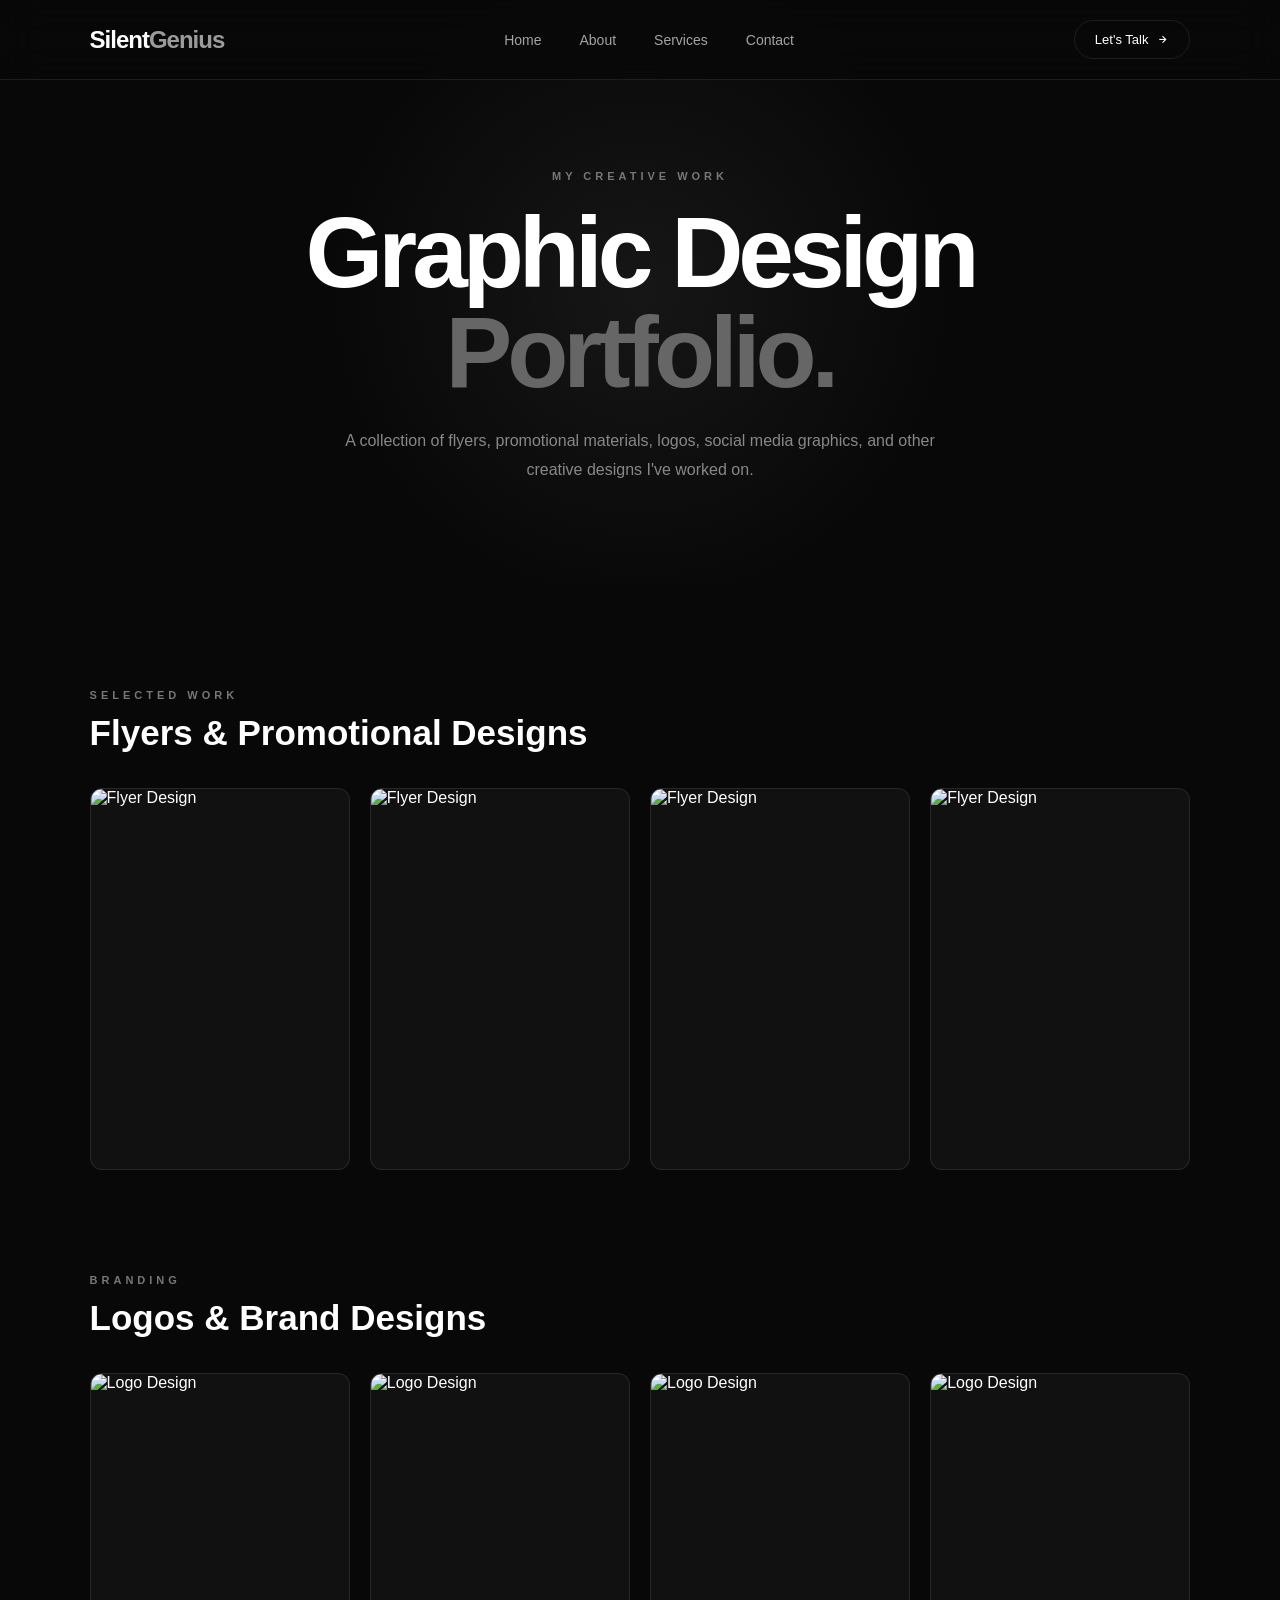
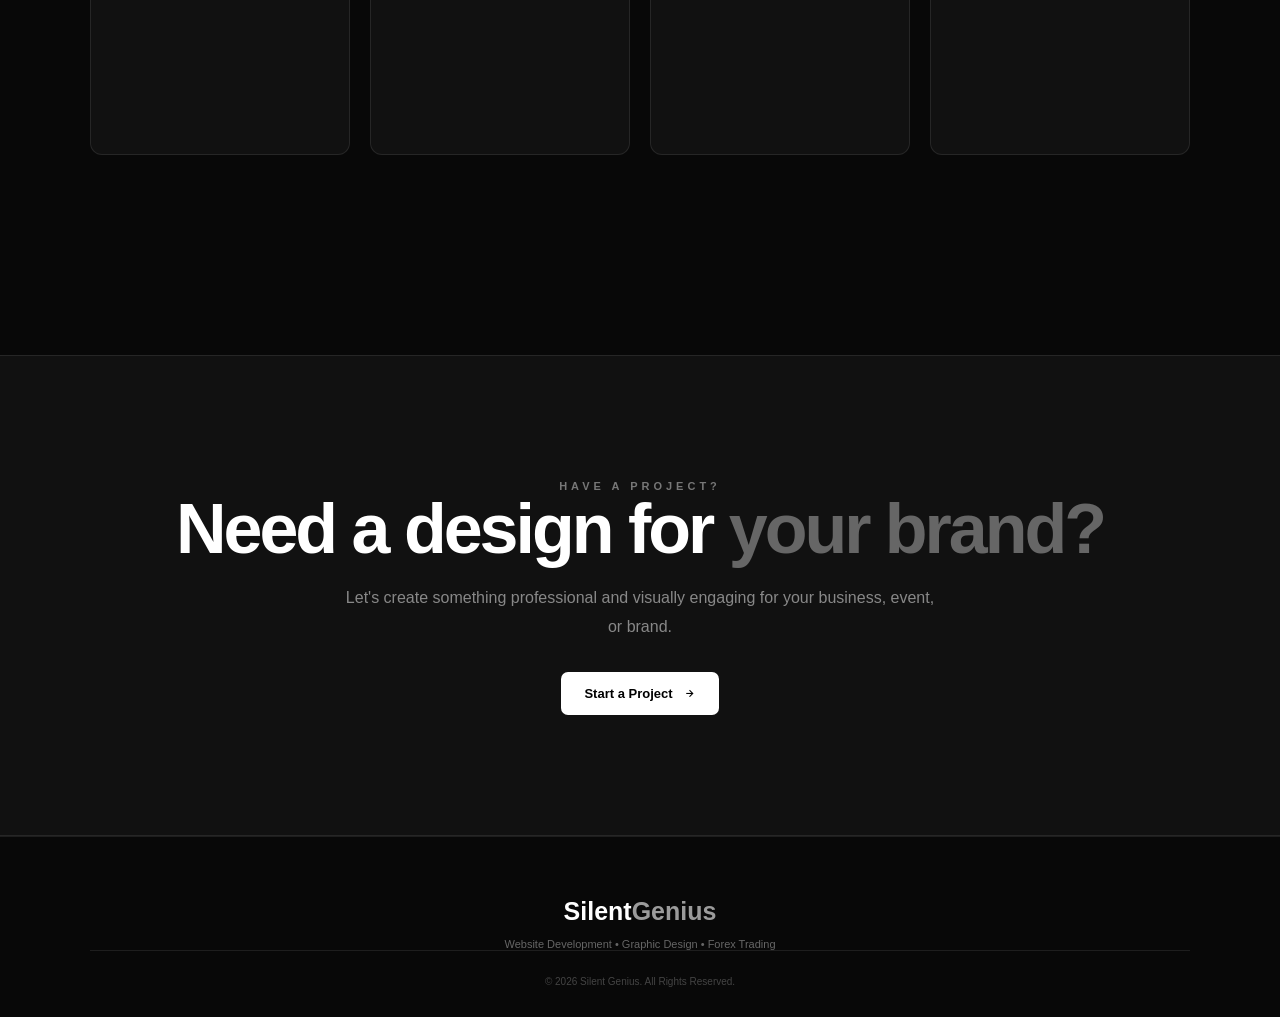
==== graphic-design.html @ 7f9b0954 "Add files via upload" ====
<!DOCTYPE html>
<html lang="en">

<head>

    <meta charset="UTF-8">
    <meta name="viewport" content="width=device-width, initial-scale=1.0">

    <title>Graphic Design | Silent Genius</title>

    <link href="https://unpkg.com/boxicons@2.1.4/css/boxicons.min.css" rel="stylesheet">

    <link rel="stylesheet" href="style.css">

</head>

<body>

    <!-- NAVIGATION -->

    <header class="navbar">

        <a href="index.html" class="logo">
            Silent<span>Genius</span>
        </a>

        <nav class="nav-links">

            <a href="index.html">Home</a>
            <a href="index.html#about">About</a>
            <a href="index.html#services">Services</a>
            <a href="index.html#contact">Contact</a>

        </nav>

        <a href="index.html#contact" class="nav-btn">
            Let's Talk
            <i class='bx bx-right-arrow-alt'></i>
        </a>

    </header>


    <!-- PAGE HERO -->

    <section class="portfolio-hero">

        <span>MY CREATIVE WORK</span>

        <h1>
            Graphic Design
            <strong>Portfolio.</strong>
        </h1>

        <p>
            A collection of flyers, promotional materials, logos,
            social media graphics, and other creative designs I've
            worked on.
        </p>

    </section>


    <!-- DESIGN PORTFOLIO -->

    <section class="design-portfolio">

        <div class="portfolio-heading">

            <span>SELECTED WORK</span>

            <h2>Flyers & Promotional Designs</h2>

        </div>


        <div class="design-grid">

            <div class="design-item">
                <img src="images/graphic-design/flyer8.jpg" alt="Flyer Design">
            </div>

            <div class="design-item">
                <img src="images/graphic-design/flyer2.jpg" alt="Flyer Design">
            </div>

            <div class="design-item">
                <img src="images/graphic-design/flyer7.jpg" alt="Flyer Design">
            </div>

            <div class="design-item">
                <img src="images/graphic-design/flyer9.jpg" alt="Flyer Design">
            </div>

        </div>


        <div class="portfolio-heading">

            <span>BRANDING</span>

            <h2>Logos & Brand Designs</h2>

        </div>


        <div class="design-grid">

            <div class="design-item">
                <img src="images/graphic-design/logo1.jpg" alt="Logo Design">
            </div>

            <div class="design-item">
                <img src="images/graphic-design/logo2.jpg" alt="Logo Design">
            </div>

            <div class="design-item">
                <img src="images/graphic-design/logo3.jpg" alt="Logo Design">
            </div>

            <div class="design-item">
                <img src="images/graphic-design/logo4.jpg" alt="Logo Design">
            </div>

        </div>

    </section>


    <!-- CALL TO ACTION -->

    <section class="portfolio-cta">

        <span>HAVE A PROJECT?</span>

        <h2>
            Need a design for
            <strong>your brand?</strong>
        </h2>

        <p>
            Let's create something professional and visually
            engaging for your business, event, or brand.
        </p>

        <a href="index.html#contact" class="primary-btn">
            Start a Project
            <i class='bx bx-right-arrow-alt'></i>
        </a>

    </section>


    <!-- FOOTER -->

    <footer>

        <div class="footer-logo">
            Silent<span>Genius</span>
        </div>

        <p>
            Website Development • Graphic Design • Forex Trading
        </p>

        <div class="copyright">
            © 2026 Silent Genius. All Rights Reserved.
        </div>

    </footer>

</body>

</html>
---- style.css ----
/* =========================================
   SILENT GENIUS PORTFOLIO
   ========================================= */

* {
    margin: 0;
    padding: 0;
    box-sizing: border-box;
    scroll-behavior: smooth;
}

:root {
    --bg: #080808;
    --bg-secondary: #0e0e0e;
    --card: #111111;
    --card-light: #171717;
    --text: #ffffff;
    --text-muted: #a4a4a4;
    --border: rgba(255, 255, 255, 0.09);
    --accent: #ffffff;
    --accent-dark: #bdbdbd;
}

html {
    scroll-behavior: smooth;
}

body {
    font-family: "Inter", sans-serif;
    background: var(--bg);
    color: var(--text);
    overflow-x: hidden;
}

a {
    color: inherit;
    text-decoration: none;
}

img {
    width: 100%;
    display: block;
}

button,
input,
textarea {
    font-family: inherit;
}


/* =========================================
   NAVBAR
   ========================================= */

.navbar {
    position: fixed;
    top: 0;
    left: 0;
    width: 100%;
    height: 80px;

    display: flex;
    align-items: center;
    justify-content: space-between;

    padding: 0 7%;

    background: rgba(8, 8, 8, 0.75);
    backdrop-filter: blur(20px);

    border-bottom: 1px solid var(--border);

    z-index: 1000;
}

.logo {
    font-size: 24px;
    font-weight: 800;
    letter-spacing: -1px;
}

.logo span,
.footer-logo span {
    color: #9b9b9b;
}

.nav-links {
    display: flex;
    gap: 38px;
}

.nav-links a {
    position: relative;

    color: var(--text-muted);

    font-size: 14px;
    font-weight: 500;

    transition: 0.3s;
}

.nav-links a:hover,
.nav-links a.active {
    color: white;
}

.nav-links a::after {
    content: "";

    position: absolute;

    left: 0;
    bottom: -8px;

    width: 0;
    height: 2px;

    background: white;

    transition: 0.3s;
}

.nav-links a:hover::after,
.nav-links a.active::after {
    width: 100%;
}

.nav-btn {
    display: flex;
    align-items: center;
    gap: 8px;

    padding: 11px 20px;

    border: 1px solid var(--border);
    border-radius: 30px;

    font-size: 13px;

    transition: 0.3s;
}

.nav-btn:hover {
    background: white;
    color: black;
}

#menu {
    display: none;
    font-size: 30px;
    cursor: pointer;
}


/* =========================================
   GENERAL
   ========================================= */

section {
    width: 100%;
}

.section {
    padding: 120px 7%;
}

.section-heading {
    max-width: 700px;
    margin-bottom: 70px;
}

.section-heading.center {
    margin-left: auto;
    margin-right: auto;
    text-align: center;
}

.section-heading > span,
.small-heading {
    display: inline-block;

    font-size: 12px;
    font-weight: 700;
    letter-spacing: 3px;

    color: #aaa;

    margin-bottom: 18px;
}

.section-heading h2 {
    font-size: clamp(35px, 5vw, 58px);
    line-height: 1.1;
    letter-spacing: -2px;
}

.section-heading h2 strong {
    color: #777;
}

.section-heading p {
    color: var(--text-muted);
    line-height: 1.8;
    margin-top: 20px;
}


/* =========================================
   HERO
   ========================================= */

.hero {
    min-height: 100vh;

    display: grid;
    grid-template-columns: 1.1fr 0.9fr;
    align-items: center;
    gap: 70px;

    padding: 140px 7% 80px;

    position: relative;
    overflow: hidden;
}

.hero::before {
    content: "";

    position: absolute;

    width: 500px;
    height: 500px;

    background: rgba(255, 255, 255, 0.035);

    border-radius: 50%;

    filter: blur(100px);

    top: 10%;
    right: -150px;
}

.hero-content {
    position: relative;
    z-index: 2;
}

.hero-tag {
    display: inline-flex;
    align-items: center;
    gap: 10px;

    padding: 8px 14px;

    border: 1px solid var(--border);
    border-radius: 30px;

    color: #aaa;

    font-size: 12px;

    margin-bottom: 25px;
}

.hero-tag span {
    width: 7px;
    height: 7px;

    background: #fff;

    border-radius: 50%;
}

.hero h1 {
    font-size: clamp(55px, 8vw, 100px);
    line-height: 0.95;

    letter-spacing: -6px;

    margin-bottom: 25px;
}

.hero h1 span {
    color: #777;
}

.hero h2 {
    font-size: clamp(24px, 3vw, 38px);
    line-height: 1.2;

    margin-bottom: 25px;
}

.hero h2 span {
    color: #666;
}

.hero p {
    max-width: 650px;

    color: var(--text-muted);

    line-height: 1.8;

    font-size: 16px;

    margin-bottom: 35px;
}

.hero-buttons {
    display: flex;
    gap: 15px;
    flex-wrap: wrap;
}

.primary-btn,
.secondary-btn {
    display: inline-flex;
    align-items: center;
    justify-content: center;
    gap: 10px;

    padding: 14px 23px;

    border-radius: 7px;

    font-size: 13px;
    font-weight: 600;

    transition: 0.3s;

    cursor: pointer;
}

.primary-btn {
    background: white;
    color: black;
}

.primary-btn:hover {
    transform: translateY(-3px);
    box-shadow: 0 10px 30px rgba(255,255,255,0.1);
}

.secondary-btn {
    border: 1px solid var(--border);
}

.secondary-btn:hover {
    background: #161616;
}

.hero-socials {
    display: flex;
    gap: 12px;
    margin-top: 40px;
}

.hero-socials a,
.contact-socials a {
    width: 42px;
    height: 42px;

    display: flex;
    align-items: center;
    justify-content: center;

    border: 1px solid var(--border);
    border-radius: 50%;

    color: #aaa;

    transition: 0.3s;
}

.hero-socials a:hover,
.contact-socials a:hover {
    color: black;
    background: white;
    transform: translateY(-4px);
}


/* =========================================
   HERO IMAGE
   ========================================= */

.hero-image {
    position: relative;

    display: flex;
    justify-content: center;
    align-items: center;

    min-height: 500px;
}

.image-glow {
    position: absolute;

    width: 380px;
    height: 380px;

    border-radius: 50%;

    background: rgba(255,255,255,0.05);

    filter: blur(70px);
}

.image-frame {
    position: relative;

    width: min(430px, 100%);

    border-radius: 20px;

    overflow: hidden;

    border: 1px solid var(--border);

    transform: rotate(2deg);

    box-shadow: 0 30px 80px rgba(0,0,0,0.5);
}

.image-frame img {
    aspect-ratio: 4 / 5;
    object-fit: cover;
}

.floating-card {
    position: absolute;

    display: flex;
    align-items: center;
    gap: 12px;

    padding: 13px 17px;

    background: rgba(18,18,18,0.9);

    border: 1px solid var(--border);

    border-radius: 10px;

    backdrop-filter: blur(15px);

    box-shadow: 0 15px 40px rgba(0,0,0,0.4);
}

.floating-card i {
    font-size: 23px;
}

.floating-card strong,
.floating-card small {
    display: block;
}

.floating-card strong {
    font-size: 13px;
}

.floating-card small {
    color: #888;
    font-size: 10px;
    margin-top: 3px;
}

.card-one {
    top: 15%;
    left: -5%;
}

.card-two {
    bottom: 12%;
    right: -5%;
}


/* =========================================
   STATS
   ========================================= */

.stats {
    margin: 0 7%;

    display: grid;
    grid-template-columns: repeat(4, 1fr);

    border-top: 1px solid var(--border);
    border-bottom: 1px solid var(--border);
}

.stat {
    display: flex;
    align-items: center;
    gap: 15px;

    padding: 28px 25px;

    border-right: 1px solid var(--border);
}

.stat:last-child {
    border-right: none;
}

.stat i {
    font-size: 27px;
    color: #aaa;
}

.stat h3 {
    font-size: 14px;
}

.stat p {
    font-size: 11px;
    color: #777;
    margin-top: 4px;
}


/* =========================================
   ABOUT
   ========================================= */

.about-grid {
    display: grid;
    grid-template-columns: 0.85fr 1.15fr;
    gap: 80px;
    align-items: center;
}

.about-image {
    position: relative;
}

.about-image img {
    aspect-ratio: 4 / 5;
    object-fit: cover;

    border-radius: 15px;

    filter: grayscale(100%);
}

.experience-card {
    position: absolute;

    bottom: 25px;
    right: -30px;

    display: flex;
    align-items: center;
    gap: 12px;

    padding: 17px 20px;

    background: #151515;

    border: 1px solid var(--border);

    border-radius: 10px;
}

.experience-card i {
    font-size: 25px;
}

.experience-card strong,
.experience-card span {
    display: block;
}

.experience-card strong {
    font-size: 13px;
}

.experience-card span {
    color: #777;
    font-size: 11px;
    margin-top: 4px;
}

.about-content h3 {
    font-size: 32px;
    margin-bottom: 25px;
}

.about-content p {
    color: var(--text-muted);
    line-height: 1.8;
    margin-bottom: 20px;
}

.about-content h4 {
    font-size: 18px;
    margin: 35px 0 25px;
}

.skills-grid {
    display: grid;
    grid-template-columns: 1fr 1fr;
    gap: 20px 30px;
}

.skill > div:first-child {
    display: flex;
    justify-content: space-between;

    font-size: 12px;

    margin-bottom: 8px;
}

.skill b {
    color: #777;
}

.progress {
    width: 100%;
    height: 5px;

    background: #202020;

    border-radius: 10px;

    overflow: hidden;
}

.progress span {
    display: block;
    height: 100%;

    background: white;

    border-radius: 10px;
}


/* =========================================
   SERVICES
   ========================================= */

.services {
    background: var(--bg-secondary);
}

.services-grid {
    display: grid;
    grid-template-columns: repeat(3, 1fr);
    gap: 22px;
}

.service-card {
    background: var(--card);

    border: 1px solid var(--border);

    border-radius: 14px;

    overflow: hidden;

    transition: 0.4s;
}

.service-card:hover {
    transform: translateY(-10px);
    border-color: rgba(255,255,255,0.2);
}

.service-image {
    height: 230px;
    position: relative;
    overflow: hidden;
}

.service-image img {
    width: 100%;
    height: 100%;

    object-fit: cover;

    transition: 0.5s;
}

.service-card:hover .service-image img {
    transform: scale(1.07);
}

.service-icon {
    position: absolute;

    bottom: 18px;
    left: 18px;

    width: 48px;
    height: 48px;

    display: flex;
    align-items: center;
    justify-content: center;

    background: white;
    color: black;

    border-radius: 10px;

    font-size: 24px;
}

.service-content {
    padding: 28px;
}

.service-number {
    color: #555;
    font-size: 11px;
    font-weight: 700;
}

.service-content h3 {
    font-size: 22px;
    margin: 10px 0 15px;
}

.service-content p {
    color: #888;

    font-size: 13px;
    line-height: 1.8;

    margin-bottom: 25px;
}

.service-content a {
    display: inline-flex;
    align-items: center;
    gap: 7px;

    font-size: 12px;
    font-weight: 600;

    transition: 0.3s;
}

.service-content a:hover {
    gap: 12px;
}


/* =========================================
   TRADING SECTION
   ========================================= */

.trading-section {
    margin: 120px 7%;

    display: grid;
    grid-template-columns: 1fr 1fr;

    background: #111;

    border: 1px solid var(--border);
    border-radius: 20px;

    overflow: hidden;
}

.trading-content {
    padding: 70px;
}

.trading-content h2 {
    font-size: clamp(38px, 5vw, 60px);
    line-height: 1;

    letter-spacing: -3px;

    margin-bottom: 25px;
}

.trading-content h2 strong {
    color: #777;
}

.trading-content p {
    color: #888;
    line-height: 1.8;
    max-width: 500px;
    margin-bottom: 30px;
}

.trading-points {
    display: grid;
    grid-template-columns: 1fr 1fr;

    gap: 15px;

    margin-bottom: 35px;
}

.trading-points div {
    display: flex;
    align-items: center;
    gap: 8px;

    color: #bbb;

    font-size: 12px;
}

.trading-points i {
    display: flex;
    align-items: center;
    justify-content: center;

    width: 20px;
    height: 20px;

    background: white;
    color: black;

    border-radius: 50%;

    font-size: 13px;
}

.trading-chart {
    position: relative;
    min-height: 500px;
}

.trading-chart img {
    width: 100%;
    height: 100%;

    object-fit: cover;

    filter: grayscale(80%);
}

.chart-overlay {
    position: absolute;

    left: 25px;
    right: 25px;
    bottom: 25px;

    display: flex;
    justify-content: space-between;
    align-items: center;

    padding: 18px;

    background: rgba(0,0,0,0.75);

    backdrop-filter: blur(10px);

    border: 1px solid var(--border);

    border-radius: 10px;
}

.chart-overlay small,
.chart-overlay strong {
    display: block;
}

.chart-overlay small {
    font-size: 9px;
    color: #777;
}

.chart-overlay strong {
    font-size: 18px;
    margin-top: 3px;
}

.trend {
    display: flex;
    align-items: center;
    gap: 5px;

    font-size: 11px;

    color: #aaa;
}

.trend i {
    font-size: 20px;
}


/* =========================================
   CONTACT
   ========================================= */

.contact {
    background: var(--bg-secondary);
}

.contact-grid {
    display: grid;
    grid-template-columns: 0.8fr 1.2fr;

    gap: 80px;

    max-width: 1100px;
    margin: auto;
}

.contact-info h3 {
    font-size: 32px;
    margin-bottom: 15px;
}

.contact-info > p {
    color: #888;
    line-height: 1.8;
    margin-bottom: 35px;
}

.contact-item {
    display: flex;
    align-items: center;
    gap: 15px;

    margin-bottom: 25px;
}

.contact-icon {
    width: 45px;
    height: 45px;

    display: flex;
    align-items: center;
    justify-content: center;

    border: 1px solid var(--border);

    border-radius: 8px;

    font-size: 19px;
}

.contact-item span,
.contact-item strong {
    display: block;
}

.contact-item span {
    color: #666;
    font-size: 10px;

    margin-bottom: 5px;
}

.contact-item strong {
    font-size: 12px;
    font-weight: 500;
}

.contact-socials {
    display: flex;
    gap: 10px;
    margin-top: 35px;
}

.contact-form {
    padding: 35px;

    background: var(--card);

    border: 1px solid var(--border);

    border-radius: 15px;
}

.input-group {
    margin-bottom: 22px;
}

.input-group label {
    display: block;

    font-size: 11px;
    color: #aaa;

    margin-bottom: 8px;
}

.input-group input,
.input-group textarea {
    width: 100%;

    padding: 14px 15px;

    background: #0a0a0a;

    color: white;

    border: 1px solid var(--border);

    border-radius: 7px;

    outline: none;

    transition: 0.3s;
}

.input-group input:focus,
.input-group textarea:focus {
    border-color: #777;
}

.input-group textarea {
    height: 140px;
    resize: vertical;
}

.contact-form button {
    border: none;
}


/* =========================================
   FOOTER
   ========================================= */

footer {
    padding: 60px 7% 30px;

    text-align: center;

    border-top: 1px solid var(--border);
}

.footer-logo {
    font-size: 25px;
    font-weight: 800;
    margin-bottom: 12px;
}

footer > p {
    color: #666;
    font-size: 11px;
}

.footer-links {
    display: flex;
    justify-content: center;
    gap: 25px;

    margin: 25px 0;
}

.footer-links a {
    color: #777;
    font-size: 11px;

    transition: 0.3s;
}

.footer-links a:hover {
    color: white;
}

.copyright {
    padding-top: 25px;

    border-top: 1px solid var(--border);

    color: #444;

    font-size: 10px;
}


/* =========================================
   ANIMATIONS
   ========================================= */

.service-card,
.about-grid,
.trading-section,
.contact-grid {
    opacity: 0;
    transform: translateY(30px);
    transition: 0.8s ease;
}

.show {
    opacity: 1;
    transform: translateY(0);
}


/* =========================================
   TABLET
   ========================================= */

@media (max-width: 1000px) {

    .hero {
        grid-template-columns: 1fr;
        text-align: center;
    }

    .hero-content {
        display: flex;
        flex-direction: column;
        align-items: center;
    }

    .hero p {
        max-width: 700px;
    }

    .hero-image {
        max-width: 500px;
        width: 100%;
        margin: auto;
    }

    .stats {
        grid-template-columns: 1fr 1fr;
    }

    .stat:nth-child(2) {
        border-right: none;
    }

    .about-grid {
        grid-template-columns: 1fr;
    }

    .about-image {
        max-width: 500px;
        margin: auto;
    }

    .services-grid {
        grid-template-columns: 1fr 1fr;
    }

    .trading-section {
        grid-template-columns: 1fr;
    }

    .trading-chart {
        min-height: 400px;
    }

    .contact-grid {
        grid-template-columns: 1fr;
    }

}


/* =========================================
   MOBILE
   ========================================= */

@media (max-width: 700px) {

    .navbar {
        padding: 0 5%;
    }

    .nav-links {
        position: fixed;

        top: 80px;
        left: -100%;

        width: 100%;

        flex-direction: column;

        align-items: center;

        gap: 0;

        padding: 30px 0;

        background: rgba(8,8,8,0.98);

        border-bottom: 1px solid var(--border);

        transition: 0.4s;
    }

    .nav-links.active {
        left: 0;
    }

    .nav-links a {
        width: 100%;
        text-align: center;
        padding: 15px;
    }

    .nav-btn {
        display: none;
    }

    #menu {
        display: block;
    }

    .hero {
        padding: 130px 5% 70px;
    }

    .hero h1 {
        letter-spacing: -4px;
    }

    .hero-buttons {
        flex-direction: column;
        width: 100%;
    }

    .primary-btn,
    .secondary-btn {
        width: 100%;
    }

    .hero-socials {
        justify-content: center;
    }

    .hero-image {
        min-height: 400px;
    }

    .image-frame {
        width: 85%;
    }

    .card-one {
        left: 0;
    }

    .card-two {
        right: 0;
    }

    .stats {
        margin: 0 5%;
        grid-template-columns: 1fr 1fr;
    }

    .stat {
        padding: 20px 12px;
    }

    .section {
        padding: 90px 5%;
    }

    .section-heading {
        margin-bottom: 45px;
    }

    .skills-grid {
        grid-template-columns: 1fr;
    }

    .services-grid {
        grid-template-columns: 1fr;
    }

    .trading-section {
        margin: 80px 5%;
    }

    .trading-content {
        padding: 40px 25px;
    }

    .trading-points {
        grid-template-columns: 1fr;
    }

    .trading-chart {
        min-height: 300px;
    }

    .contact-grid {
        gap: 45px;
    }

    .contact-form {
        padding: 25px 20px;
    }

    .footer-links {
        gap: 15px;
    }

}


/* =========================================
   SMALL MOBILE
   ========================================= */

@media (max-width: 420px) {

    .hero h1 {
        font-size: 53px;
    }

    .hero h2 {
        font-size: 22px;
    }

    .stats {
        grid-template-columns: 1fr;
    }

    .stat {
        border-right: none;
        border-bottom: 1px solid var(--border);
    }

    .stat:last-child {
        border-bottom: none;
    }

    .floating-card {
        padding: 10px 12px;
    }
}/* =========================================
   SERVICE PORTFOLIO PAGE
   ========================================= */

.portfolio-hero {
    min-height: 65vh;

    display: flex;
    flex-direction: column;
    justify-content: center;
    align-items: center;

    text-align: center;

    padding: 150px 7% 80px;

    background:
        radial-gradient(
            circle at center,
            rgba(255,255,255,0.06),
            transparent 45%
        );
}

.portfolio-hero > span,
.portfolio-heading > span,
.portfolio-cta > span {
    font-size: 11px;
    font-weight: 700;
    letter-spacing: 4px;

    color: #777;

    margin-bottom: 20px;
}

.portfolio-hero h1 {
    font-size: clamp(50px, 8vw, 100px);

    line-height: 1;

    letter-spacing: -5px;

    max-width: 1000px;
}

.portfolio-hero h1 strong {
    color: #666;
}

.portfolio-hero p {
    max-width: 650px;

    color: #888;

    line-height: 1.8;

    margin-top: 25px;
}


/* =========================================
   DESIGN PORTFOLIO
   ========================================= */

.design-portfolio {
    padding: 100px 7%;
}

.portfolio-heading {
    margin-bottom: 35px;
}

.portfolio-heading h2 {
    font-size: 35px;
    margin-top: 10px;
}

.design-grid {
    display: grid;

    grid-template-columns:
        repeat(4, 1fr);

    gap: 20px;

    margin-bottom: 100px;
}

.design-item {
    position: relative;

    overflow: hidden;

    border-radius: 12px;

    border: 1px solid var(--border);

    background: #111;

    cursor: pointer;
}

.design-item img {
    width: 100%;

    height: 380px;

    object-fit: cover;

    transition: 0.5s;
}

.design-item:hover img {
    transform: scale(1.05);
}


/* =========================================
   CALL TO ACTION
   ========================================= */

.portfolio-cta {
    padding: 120px 7%;

    text-align: center;

    background: #111;

    border-top: 1px solid var(--border);
    border-bottom: 1px solid var(--border);
}

.portfolio-cta h2 {
    font-size: clamp(40px, 6vw, 70px);

    line-height: 1;

    letter-spacing: -3px;

    margin-bottom: 20px;
}

.portfolio-cta h2 strong {
    color: #666;
}

.portfolio-cta p {
    max-width: 600px;

    margin: 0 auto 30px;

    color: #888;

    line-height: 1.8;
}


/* =========================================
   PORTFOLIO MOBILE
   ========================================= */

@media (max-width: 1000px) {

    .design-grid {
        grid-template-columns: repeat(2, 1fr);
    }

}


@media (max-width: 600px) {

    .portfolio-hero {
        padding: 130px 5% 70px;
    }

    .portfolio-hero h1 {
        font-size: 55px;
        letter-spacing: -3px;
    }

    .design-portfolio {
        padding: 80px 5%;
    }

    .design-grid {
        grid-template-columns: 1fr;
    }

    .design-item img {
        height: auto;
        max-height: 600px;
    }

    .portfolio-cta {
        padding: 90px 5%;
    }

}
/* =========================================
   SILENT GENIUS FX
========================================= */

.forex-hero {
    min-height: 100vh;

    display: grid;
    grid-template-columns: 1fr 1fr;

    align-items: center;

    gap: 70px;

    padding: 150px 7% 100px;

    position: relative;

    overflow: hidden;
}

.forex-hero::before {
    content: "";

    position: absolute;

    width: 600px;
    height: 600px;

    right: -200px;
    top: 10%;

    background: rgba(255,255,255,0.035);

    border-radius: 50%;

    filter: blur(100px);
}

.forex-hero-content {
    position: relative;
    z-index: 2;
}

.forex-label {
    display: inline-block;

    font-size: 12px;
    font-weight: 700;

    letter-spacing: 4px;

    color: #777;

    margin-bottom: 25px;
}

.forex-hero h1 {
    font-size: clamp(55px, 8vw, 100px);

    line-height: .95;

    letter-spacing: -6px;

    margin-bottom: 30px;
}

.forex-hero h1 strong {
    display: block;
    color: #666;
}

.forex-hero p {
    max-width: 600px;

    color: #888;

    line-height: 1.9;

    margin-bottom: 35px;
}

.forex-buttons {
    display: flex;
    gap: 15px;
    flex-wrap: wrap;
}


/* HERO VISUAL */

.forex-hero-visual {
    min-height: 550px;

    display: flex;
    justify-content: center;
    align-items: center;

    position: relative;
}

.forex-circle {
    position: absolute;

    width: 450px;
    height: 450px;

    border: 1px solid rgba(255,255,255,.08);

    border-radius: 50%;
}

.forex-image {
    width: 430px;

    border-radius: 20px;

    overflow: hidden;

    border: 1px solid var(--border);

    transform: rotate(2deg);

    position: relative;
    z-index: 2;
}

.forex-image img {
    height: 520px;

    object-fit: cover;

    filter: grayscale(90%);
}

.market-card {
    position: absolute;

    right: 0;
    bottom: 70px;

    padding: 20px 25px;

    background: rgba(15,15,15,.92);

    border: 1px solid var(--border);

    border-radius: 10px;

    z-index: 3;
}

.market-card span,
.market-card strong,
.market-card small {
    display: block;
}

.market-card span {
    font-size: 9px;
    color: #666;
    letter-spacing: 2px;
}

.market-card strong {
    font-size: 25px;
    margin: 5px 0;
}

.market-card small {
    color: #777;
    font-size: 10px;
}


/* APPROACH */

.forex-approach,
.forex-analysis {
    padding: 120px 7%;
}

.forex-approach {
    background: #0d0d0d;
}

.forex-section-heading {
    max-width: 700px;

    margin-bottom: 60px;
}

.forex-section-heading > span {
    font-size: 11px;

    color: #666;

    letter-spacing: 4px;
}

.forex-section-heading h2 {
    font-size: clamp(40px, 6vw, 65px);

    letter-spacing: -3px;

    margin: 15px 0;
}

.forex-section-heading h2 strong {
    color: #666;
}

.forex-section-heading p {
    color: #777;

    line-height: 1.8;
}

.approach-grid {
    display: grid;

    grid-template-columns: repeat(4,1fr);

    gap: 18px;
}

.approach-card {
    padding: 35px 25px;

    background: #111;

    border: 1px solid var(--border);

    border-radius: 12px;

    transition: .4s;
}

.approach-card:hover {
    transform: translateY(-8px);

    border-color: rgba(255,255,255,.2);
}

.approach-icon {
    width: 50px;
    height: 50px;

    display: flex;

    align-items: center;
    justify-content: center;

    background: white;

    color: black;

    border-radius: 9px;

    font-size: 23px;

    margin-bottom: 30px;
}

.approach-card > span {
    font-size: 10px;

    color: #555;
}

.approach-card h3 {
    font-size: 20px;

    margin: 8px 0 15px;
}

.approach-card p {
    color: #777;

    font-size: 12px;

    line-height: 1.8;
}


/* ANALYSIS */

.analysis-grid {
    display: grid;

    grid-template-columns: repeat(2,1fr);

    gap: 25px;
}

.analysis-card {
    background: #111;

    border: 1px solid var(--border);

    border-radius: 14px;

    overflow: hidden;

    transition: .4s;
}

.analysis-card:hover {
    transform: translateY(-7px);
}

.analysis-card img {
    width: 100%;

    height: auto;

    display: block;

    transition: .5s;
}

.analysis-card:hover img {
    transform: scale(1.02);
}

.analysis-info {
    padding: 25px;
}

.analysis-info > span {
    font-size: 9px;

    letter-spacing: 2px;

    color: #555;
}

.analysis-info h3 {
    font-size: 19px;

    margin: 8px 0;
}

.analysis-info p {
    color: #777;

    font-size: 12px;

    line-height: 1.7;
}


/* PHILOSOPHY */

.forex-philosophy {
    padding: 150px 7%;

    text-align: center;

    background:
        radial-gradient(
            circle at center,
            rgba(255,255,255,.06),
            transparent 50%
        );
}

.philosophy-content {
    max-width: 900px;

    margin: auto;
}

.philosophy-content > span {
    font-size: 11px;

    letter-spacing: 4px;

    color: #666;
}

.philosophy-content h2 {
    font-size: clamp(40px,7vw,80px);

    letter-spacing: -4px;

    line-height: 1;

    margin: 25px 0;
}

.philosophy-content h2 strong {
    color: #666;
}

.philosophy-content p {
    max-width: 650px;

    margin: auto;

    color: #777;

    line-height: 1.9;
}

.philosophy-line {
    width: 80px;

    height: 1px;

    background: #444;

    margin: 35px auto;
}

.philosophy-content small {
    color: #555;

    letter-spacing: 3px;

    font-size: 9px;
}


/* MENTORSHIP */

.mentorship {
    margin: 120px 7%;

    display: grid;

    grid-template-columns: 1fr 1fr;

    background: #111;

    border: 1px solid var(--border);

    border-radius: 20px;

    overflow: hidden;
}

.mentorship-content {
    padding: 70px;
}

.mentorship-content > span {
    font-size: 11px;

    color: #666;

    letter-spacing: 4px;
}

.mentorship-content h2 {
    font-size: clamp(40px,5vw,65px);

    letter-spacing: -3px;

    margin: 15px 0;
}

.mentorship-content h2 strong {
    color: #666;
}

.mentorship-content > p {
    color: #777;

    line-height: 1.8;

    max-width: 550px;

    margin-bottom: 30px;
}

.mentorship-list {
    display: grid;

    grid-template-columns: 1fr 1fr;

    gap: 15px;

    margin-bottom: 35px;
}

.mentorship-list div {
    display: flex;

    align-items: center;

    gap: 8px;

    color: #aaa;

    font-size: 11px;
}

.mentorship-list i {
    width: 20px;
    height: 20px;

    display: flex;

    justify-content: center;
    align-items: center;

    border-radius: 50%;

    background: white;

    color: black;

    font-size: 12px;
}

.mentorship-visual {
    min-height: 500px;

    display: flex;

    justify-content: center;
    align-items: center;

    padding: 50px;

    background:
        linear-gradient(
            135deg,
            #171717,
            #090909
        );
}

.quote-card {
    max-width: 400px;

    padding: 40px;

    border: 1px solid var(--border);

    border-radius: 15px;

    background: rgba(255,255,255,.02);
}

.quote-card > i {
    font-size: 35px;

    color: #555;

    margin-bottom: 20px;
}

.quote-card p {
    font-size: 22px;

    line-height: 1.5;

    color: #ddd;

    margin-bottom: 25px;
}

.quote-card span {
    color: #666;

    font-size: 10px;

    letter-spacing: 2px;
}


/* DISCLAIMER */

.forex-disclaimer {
    margin: 0 7% 100px;

    padding: 25px;

    display: flex;

    gap: 15px;

    border: 1px solid var(--border);

    border-radius: 10px;

    background: #0d0d0d;
}

.forex-disclaimer > i {
    font-size: 22px;

    color: #777;
}

.forex-disclaimer strong {
    font-size: 12px;
}

.forex-disclaimer p {
    color: #666;

    font-size: 10px;

    line-height: 1.7;

    margin-top: 5px;
}


/* CTA */

.forex-cta {
    padding: 120px 7%;

    text-align: center;

    border-top: 1px solid var(--border);

    border-bottom: 1px solid var(--border);
}

.forex-cta > span {
    font-size: 10px;

    color: #666;

    letter-spacing: 4px;
}

.forex-cta h2 {
    font-size: clamp(40px,6vw,70px);

    letter-spacing: -3px;

    margin: 20px 0;
}

.forex-cta h2 strong {
    color: #666;
}

.forex-cta p {
    color: #777;

    margin-bottom: 30px;
}


/* =========================================
   FOREX MOBILE
========================================= */

@media (max-width: 1000px) {

    .forex-hero {
        grid-template-columns: 1fr;

        text-align: center;
    }

    .forex-hero-content {
        display: flex;

        flex-direction: column;

        align-items: center;
    }

    .forex-hero-visual {
        max-width: 550px;

        width: 100%;

        margin: auto;
    }

    .approach-grid {
        grid-template-columns: 1fr 1fr;
    }

    .mentorship {
        grid-template-columns: 1fr;
    }

}


@media (max-width: 650px) {

    .forex-hero {
        padding: 130px 5% 70px;
    }

    .forex-hero h1 {
        font-size: 58px;

        letter-spacing: -4px;
    }

    .forex-buttons {
        width: 100%;

        flex-direction: column;
    }

    .forex-buttons .primary-btn,
    .forex-buttons .secondary-btn {
        width: 100%;
    }

    .forex-hero-visual {
        min-height: 400px;
    }

    .forex-image {
        width: 85%;
    }

    .forex-image img {
        height: 400px;
    }

    .forex-circle {
        width: 330px;
        height: 330px;
    }

    .market-card {
        right: 0;
        bottom: 30px;
    }

    .forex-approach,
    .forex-analysis {
        padding: 80px 5%;
    }

    .approach-grid {
        grid-template-columns: 1fr;
    }

    .analysis-grid {
        grid-template-columns: 1fr;
    }

    .forex-philosophy {
        padding: 100px 5%;
    }

    .philosophy-content h2 {
        letter-spacing: -3px;
    }

    .mentorship {
        margin: 80px 5%;
    }

    .mentorship-content {
        padding: 40px 25px;
    }

    .mentorship-list {
        grid-template-columns: 1fr;
    }

    .mentorship-visual {
        min-height: 350px;

        padding: 25px;
    }

    .quote-card {
        padding: 25px;
    }

    .quote-card p {
        font-size: 18px;
    }

    .forex-disclaimer {
        margin: 0 5% 70px;
    }

    .forex-cta {
        padding: 90px 5%;
    }

}
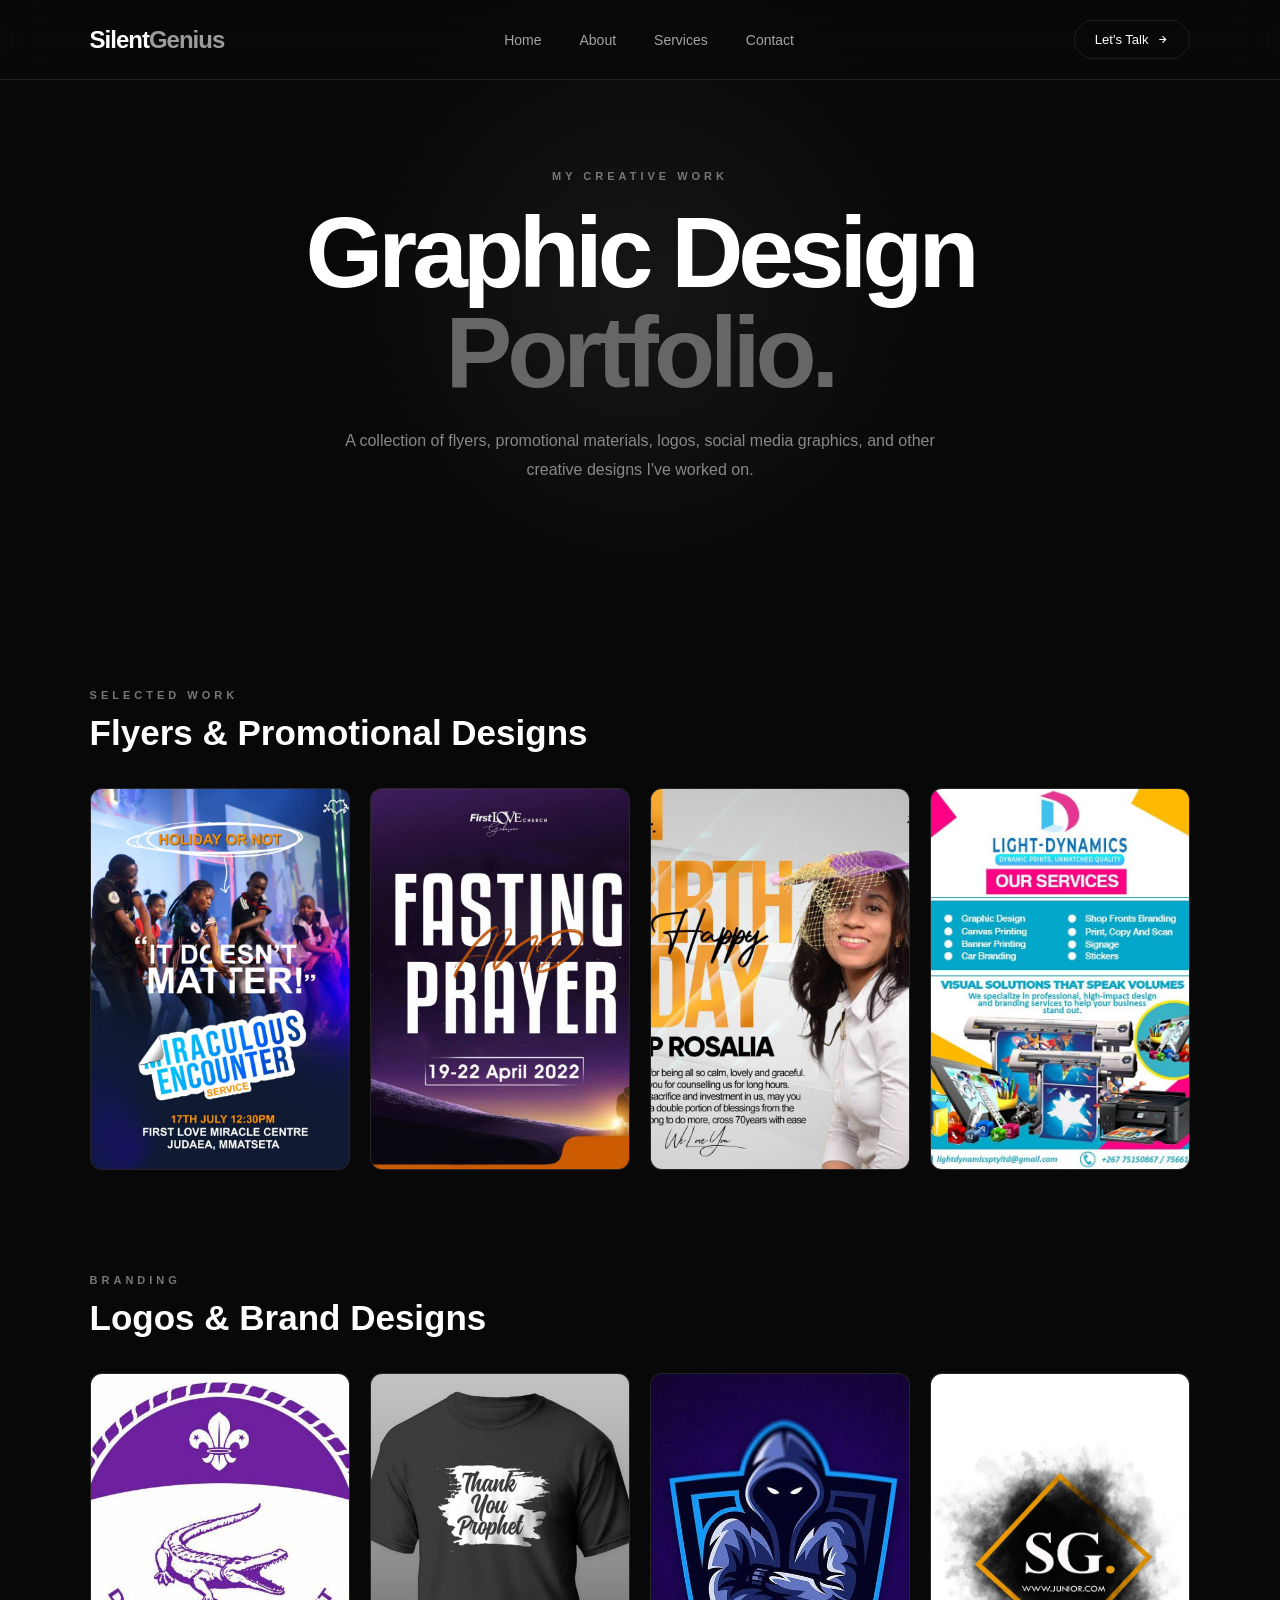
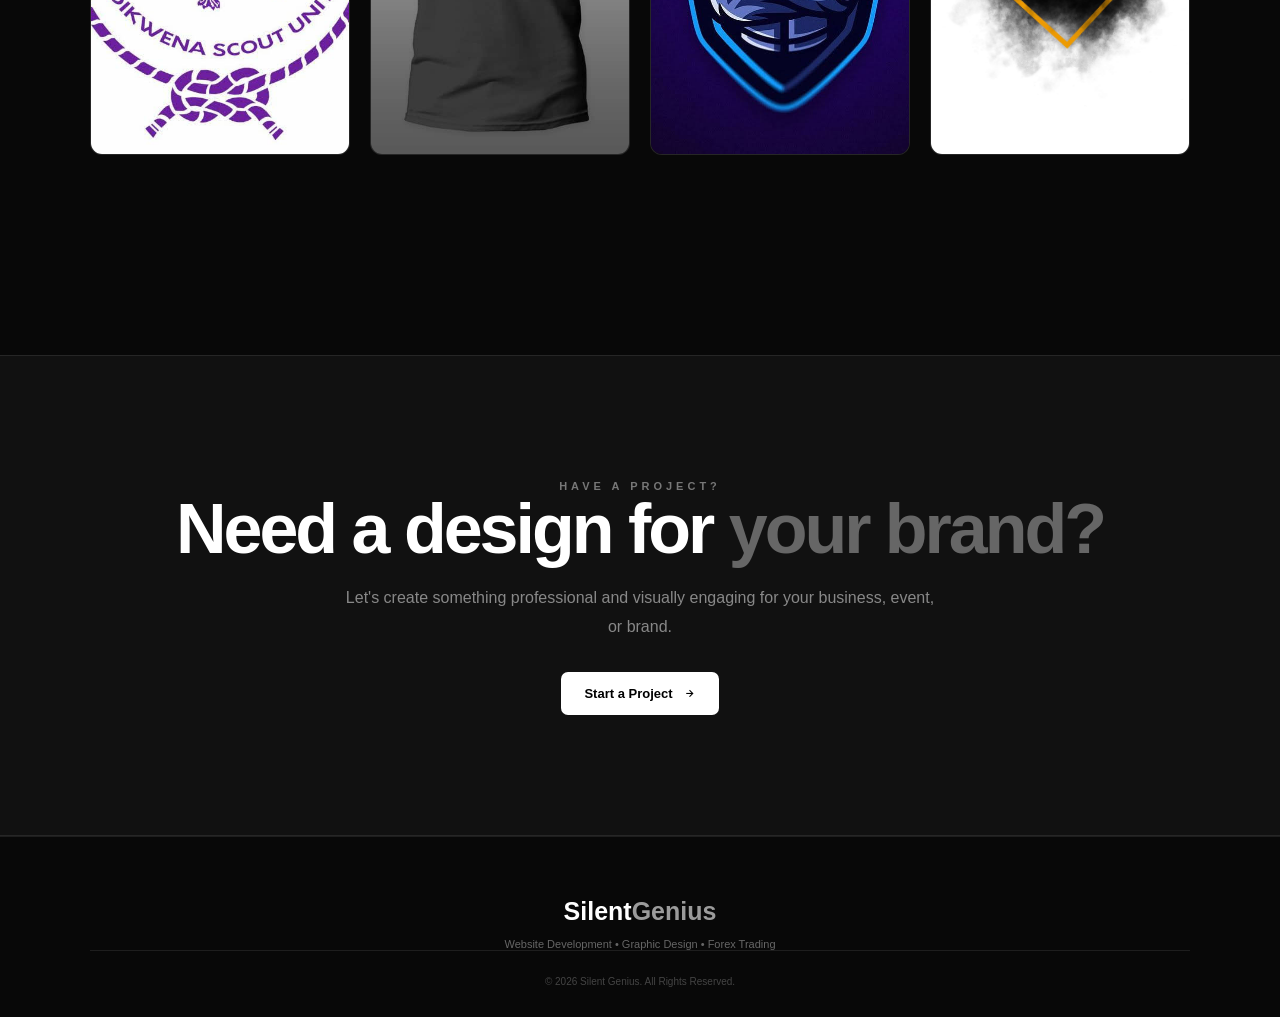
==== commit 6ce727e6: "Update graphic-design.html" ====
--- a/graphic-design.html
+++ b/graphic-design.html
@@ -77,19 +77,19 @@
         <div class="design-grid">
 
             <div class="design-item">
-                <img src="images/graphic-design/flyer8.jpg" alt="Flyer Design">
+                <img src="flyer8.jpg" alt="Flyer Design">
             </div>
 
             <div class="design-item">
-                <img src="images/graphic-design/flyer2.jpg" alt="Flyer Design">
+                <img src="flyer2.jpg" alt="Flyer Design">
             </div>
 
             <div class="design-item">
-                <img src="images/graphic-design/flyer7.jpg" alt="Flyer Design">
+                <img src="flyer7.jpg" alt="Flyer Design">
             </div>
 
             <div class="design-item">
-                <img src="images/graphic-design/flyer9.jpg" alt="Flyer Design">
+                <img src="flyer9.jpg" alt="Flyer Design">
             </div>
 
         </div>
@@ -107,19 +107,19 @@
         <div class="design-grid">
 
             <div class="design-item">
-                <img src="images/graphic-design/logo1.jpg" alt="Logo Design">
+                <img src="logo1.jpg" alt="Logo Design">
             </div>
 
             <div class="design-item">
-                <img src="images/graphic-design/logo2.jpg" alt="Logo Design">
+                <img src="logo2.jpg" alt="Logo Design">
             </div>
 
             <div class="design-item">
-                <img src="images/graphic-design/logo3.jpg" alt="Logo Design">
+                <img src="logo3.jpg" alt="Logo Design">
             </div>
 
             <div class="design-item">
-                <img src="images/graphic-design/logo4.jpg" alt="Logo Design">
+                <img src="logo4.jpg" alt="Logo Design">
             </div>
 
         </div>
@@ -171,4 +171,4 @@
 
 </body>
 
-</html>+</html>
